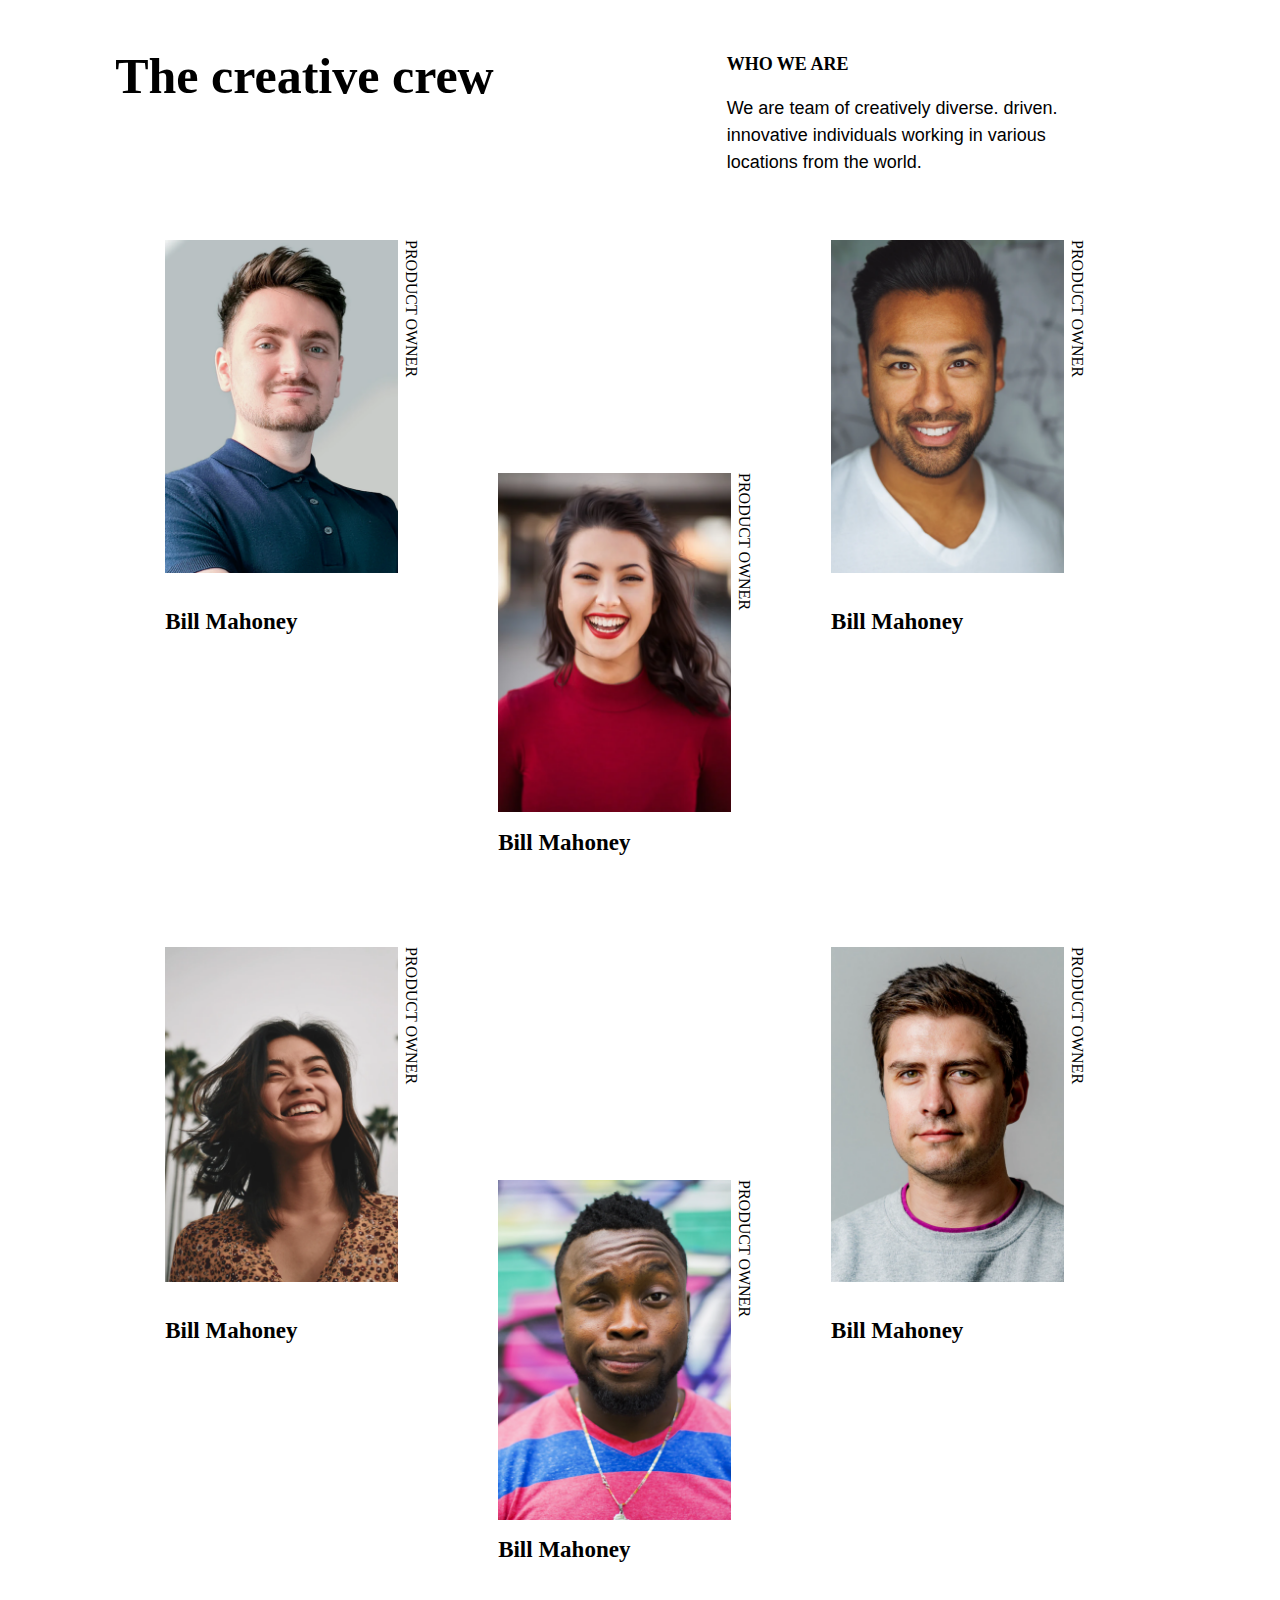
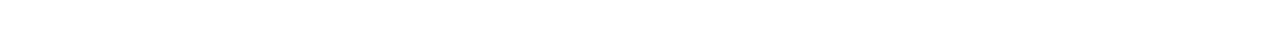
==== 2_MyTeam/index.html @ 3d2a0981 "(Sort of)Finished Challenge-2" ====
<!DOCTYPE html>
<html lang="en">

<head>
    <meta charset="UTF-8">
    <meta http-equiv="X-UA-Compatible" content="IE=edge">
    <meta name="viewport" content="width=device-width, initial-scale=1.0">
    <title>Team</title>
    <link rel="stylesheet" href="app.css">
</head>

<body>
    <div class="main-content">
        <div class="title">The creative crew</div>
        <div class="sub-content">
            <div class="sub-title">Who we are</div>
            <div class="description">We are team of creatively diverse. driven.<br> innovative individuals working in
                various<br> locations from the world.</div>
        </div>
    </div>
    <div class="images-content">
        <div class="each-image-content">
            <div class="section1-each-image-content">
                <img src="photo1.png" alt="">
                <span>Product Owner</span>
            </div>
            <div class="section2-each-image-content">
                <span>Bill Mahoney</span>
            </div>
        </div>
        <div class="each-image-content">
            <div class="section1-each-image-content">
                <img src="photo2.png" alt="">
                <span>Product Owner</span>
            </div>
            <div class="section2-each-image-content">
                <span>Bill Mahoney</span>
            </div>
        </div>
        <div class="each-image-content">
            <div class="section1-each-image-content">
                <img src="photo3.png" alt="">
                <span>Product Owner</span>
            </div>
            <div class="section2-each-image-content">
                <span>Bill Mahoney</span>
            </div>
        </div>
        <div class="each-image-content">
            <div class="section1-each-image-content">
                <img src="photo4.png" alt="">
                <span>Product Owner</span>
            </div>
            <div class="section2-each-image-content">
                <span>Bill Mahoney</span>
            </div>
        </div>
        <div class="each-image-content">
            <div class="section1-each-image-content">
                <img src="photo5.png" alt="">
                <span>Product Owner</span>
            </div>
            <div class="section2-each-image-content">
                <span>Bill Mahoney</span>
            </div>
        </div>
        <div class="each-image-content">
            <div class="section1-each-image-content">
                <img src="photo6.png" alt="">
                <span>Product Owner</span>
            </div>
            <div class="section2-each-image-content">
                <span>Bill Mahoney</span>
            </div>
        </div>
    </div>
</body>

</html>
---- 2_MyTeam/app.css ----
/* http://meyerweb.com/eric/tools/css/reset/
v2.0 | 20110126
License: none (public domain)
*/
html,
body,
div,
span,
applet,
object,
iframe,
h1,
h2,
h3,
h4,
h5,
h6,
p,
blockquote,
pre,
a,
abbr,
acronym,
address,
big,
cite,
code,
del,
dfn,
em,
img,
ins,
kbd,
q,
s,
samp,
small,
strike,
strong,
sub,
sup,
tt,
var,
b,
u,
i,
center,
dl,
dt,
dd,
ol,
ul,
li,
fieldset,
form,
label,
legend,
table,
caption,
tbody,
tfoot,
thead,
tr,
th,
td,
article,
aside,
canvas,
details,
embed,
figure,
figcaption,
footer,
header,
hgroup,
menu,
nav,
output,
ruby,
section,
summary,
time,
mark,
audio,
video {
    margin: 0;
    padding: 0;
    border: 0;
    font-size: 100%;
    font: inherit;
    vertical-align: baseline;
}

/* HTML5 display-role reset for older browsers */
article,
aside,
details,
figcaption,
figure,
footer,
header,
hgroup,
menu,
nav,
section {
    display: block;
}

body {
    line-height: 1;
}

ol,
ul {
    list-style: none;
}

blockquote,
q {
    quotes: none;
}

blockquote:before,
blockquote:after,
q:before,
q:after {
    content: '';
    content: none;
}

table {
    border-collapse: collapse;
    border-spacing: 0;
}

/* MY CSS */

@import url('https://fonts.googleapis.com/css2?family=PT+Serif:wght@700&family=Poppins:wght@500&display=swap');

body {
    height: 100vh;
}

.main-content {
    display: flex;
    margin: 4% 0 0 9%;
}

.title {
    font-family: 'PT Serif', serif;
    font-weight: 900;
    font-size: 50px;
    min-width: 30%;
}

.sub-content {
    margin-left: 20%;
    font-family: 'Poppins';
    font-weight: 500;
    display: flex;
    flex-direction: column;
}

.sub-title {

    font-style: normal;
    font-weight: 600;
    font-size: 18px;
    line-height: 27px;
    text-transform: uppercase;
}

.description {
    font-family: 'Poppins', sans-serif;
    font-size: 18px;
    line-height: 27px;
    margin-top: 5%;
}


.images-content {
    display: flex;
    margin: 5% 0 0 9%;
    flex-wrap: wrap;
}

.each-image-content {
    display: flex;
    flex-direction: column;
    gap: 2.5%;
    width: 20%;
    margin: 0 50px;
}

.each-image-content img {
    width: 100%;
}

.section1-each-image-content {
    text-transform: uppercase;
    display: flex;
    position: relative;

}

.section1-each-image-content span {
    writing-mode: vertical-rl;
    position: absolute;
    top: 0;
    left: 100%;
    margin: 0 5px;
}

.section2-each-image-content {
    margin-top: 8%;
    margin-bottom: 40%;
}

.section2-each-image-content span {
    font-family: 'Poppins';
    font-size: 23px;
    font-weight: 900;
    text-align: left;
}


.each-image-content:nth-child(2) {
    margin-top: 20%;
}

.each-image-content:nth-child(5) {
    margin-top: 20%;
}

@media(max-width:825px) {
    .main-content {
        flex-direction: column;
        gap: 40px;
    }

    .each-image-content:nth-child(2) {
        margin-top: 0%;
    }

    .each-image-content:nth-child(5) {
        margin-top: 0%;
    }

    .title {
        font-size: 32px;

    }

    .sub-content {
        margin-left: 1%;
    }

    .images-content {
        margin-left: 0%;
        margin-right: 10%;
        justify-content: space-around;
    }

    .section1-each-image-content span {
        font-size: 8px;
    }

    .section2-each-image-content span {
        font-size: 12px;
    }

    .each-image-content:nth-child(2n) {
        margin-top: 10%;
    }

    .each-image-content {
        width: 30%;
        margin-right: 10px;
    }
}
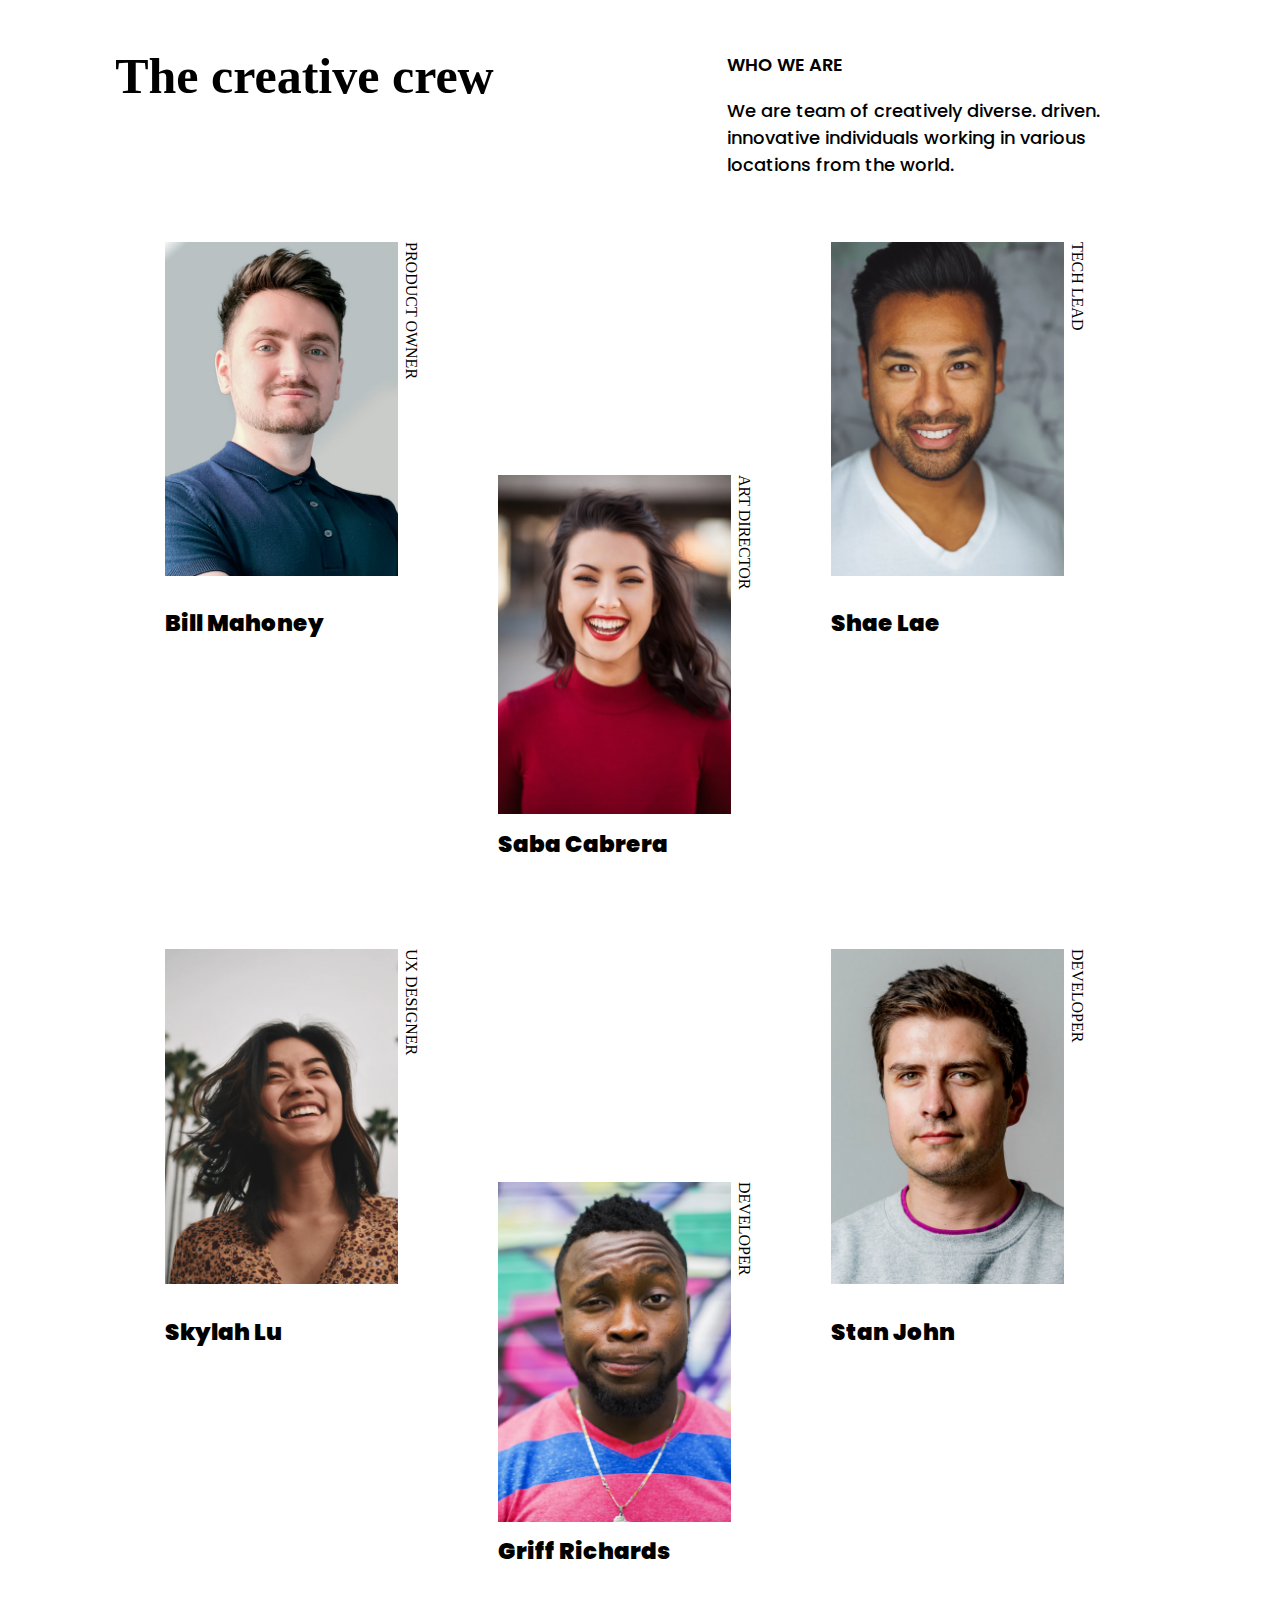
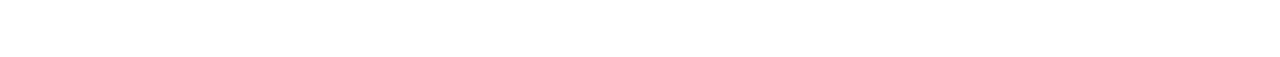
==== commit bdc38625: "Completed challenge 2" ====
--- a/2_MyTeam/index.html
+++ b/2_MyTeam/index.html
@@ -6,6 +6,7 @@
     <meta http-equiv="X-UA-Compatible" content="IE=edge">
     <meta name="viewport" content="width=device-width, initial-scale=1.0">
     <title>Team</title>
+    <link href="https://fonts.googleapis.com/css2?family=Poppins&display=swap" rel="stylesheet">
     <link rel="stylesheet" href="app.css">
 </head>
 
@@ -31,46 +32,46 @@
         <div class="each-image-content">
             <div class="section1-each-image-content">
                 <img src="photo2.png" alt="">
-                <span>Product Owner</span>
+                <span>Art Director</span>
             </div>
             <div class="section2-each-image-content">
-                <span>Bill Mahoney</span>
+                <span>Saba Cabrera</span>
             </div>
         </div>
         <div class="each-image-content">
             <div class="section1-each-image-content">
                 <img src="photo3.png" alt="">
-                <span>Product Owner</span>
+                <span>Tech Lead</span>
             </div>
             <div class="section2-each-image-content">
-                <span>Bill Mahoney</span>
+                <span>Shae Lae</span>
             </div>
         </div>
         <div class="each-image-content">
             <div class="section1-each-image-content">
                 <img src="photo4.png" alt="">
-                <span>Product Owner</span>
+                <span>UX Designer</span>
             </div>
             <div class="section2-each-image-content">
-                <span>Bill Mahoney</span>
+                <span>Skylah Lu</span>
             </div>
         </div>
         <div class="each-image-content">
             <div class="section1-each-image-content">
                 <img src="photo5.png" alt="">
-                <span>Product Owner</span>
+                <span>Developer</span>
             </div>
             <div class="section2-each-image-content">
-                <span>Bill Mahoney</span>
+                <span>Griff Richards</span>
             </div>
         </div>
         <div class="each-image-content">
             <div class="section1-each-image-content">
                 <img src="photo6.png" alt="">
-                <span>Product Owner</span>
+                <span>Developer</span>
             </div>
             <div class="section2-each-image-content">
-                <span>Bill Mahoney</span>
+                <span>Stan John</span>
             </div>
         </div>
     </div>
--- a/2_MyTeam/app.css
+++ b/2_MyTeam/app.css
@@ -171,7 +171,7 @@
 }
 
 .description {
-    font-family: 'Poppins', sans-serif;
+    font-family: 'Poppins', sans-serif !important;
     font-size: 18px;
     line-height: 27px;
     margin-top: 5%;
@@ -204,6 +204,7 @@
 }
 
 .section1-each-image-content span {
+    font-family: 'PT Serif', serif;
     writing-mode: vertical-rl;
     position: absolute;
     top: 0;
